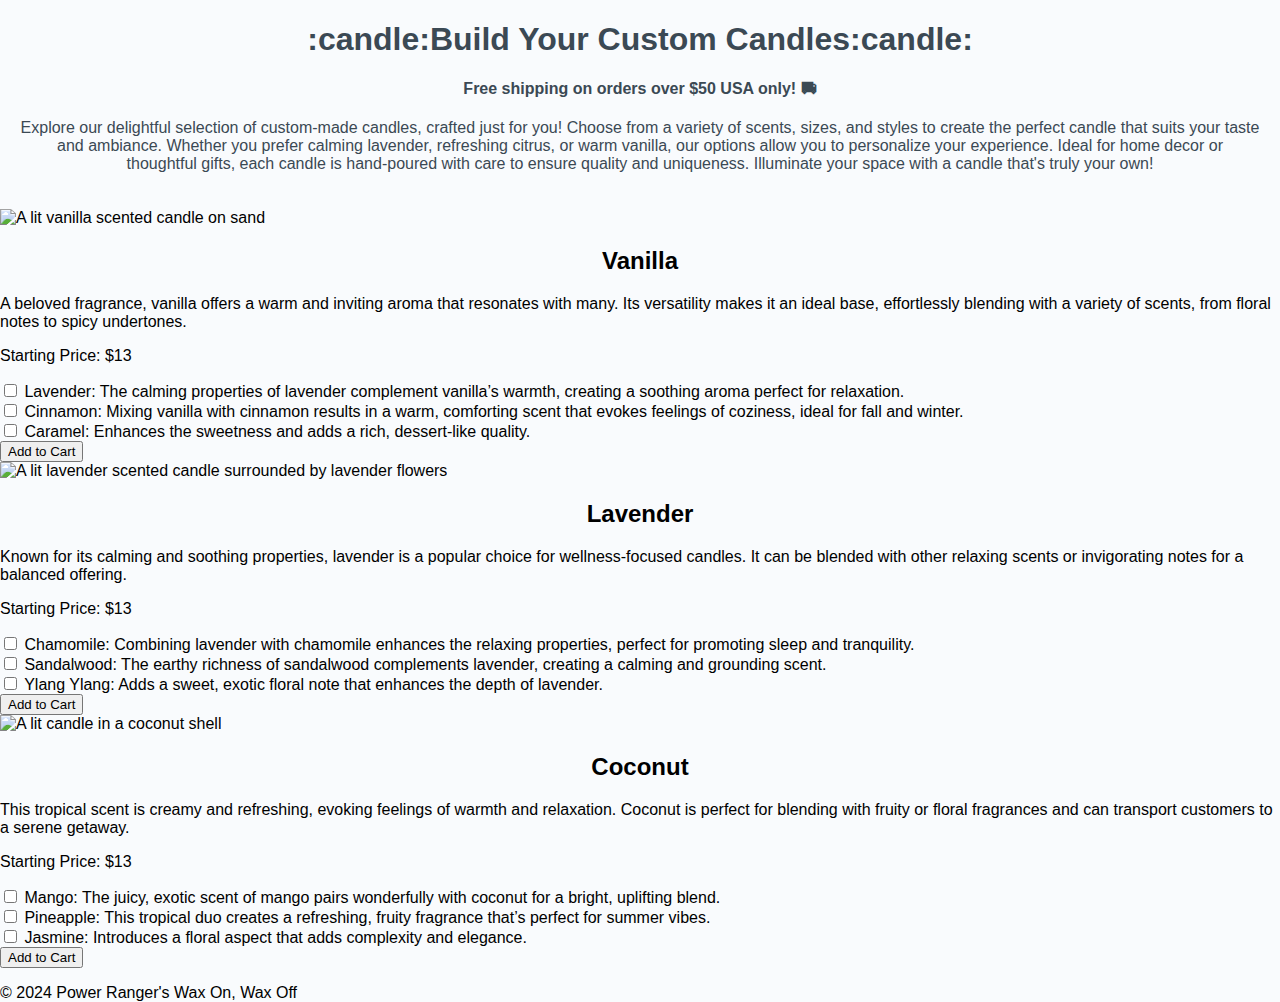
==== custom.html @ 78bf8a6d "custom" ====
<!DOCTYPE html>
<html lang="en">
<head>
    <meta charset="UTF-8">
    <meta name="viewport" content="width=device-width, initial-scale=1.0">
    <title>Custom Candles Page</title>
    <link rel="stylesheet" href="./assets/css/style.css">
</head>
<body>
    <header>
        <h1>:candle:Build Your Custom Candles:candle:</h1>
        <h4>Free shipping on orders over $50 USA only! ⛟ </h4>
            <p>Explore our delightful selection of custom-made candles, crafted just for you! Choose from a variety of scents, sizes, and styles to create the perfect candle that suits your taste and ambiance. Whether you prefer calming lavender, refreshing citrus, or warm vanilla, our options allow you to personalize your experience. Ideal for home decor or thoughtful gifts, each candle is hand-poured with care to ensure quality and uniqueness. Illuminate your space with a candle that's truly your own!</p>
    </header>
    <main>
        <nav>
            <div class="products">
                <section class="product">
                    <img src="./assets/images/Vanilla-Candle.avif" alt="A lit vanilla scented candle on sand">
                    <h2>Vanilla</h2>
                    <p>A beloved fragrance, vanilla offers a warm and inviting aroma that resonates with many. Its versatility makes it an ideal base, effortlessly blending with a variety of scents, from floral notes to spicy undertones.</p>
                    <p>Starting Price: $13</p>
                    <label>
                    <input type="checkbox" name="scents" value="lavender">
                    Lavender: The calming properties of lavender complement vanilla’s warmth, creating a soothing aroma perfect for relaxation.
                </label><br>
                <label>
                    <input type="checkbox" name="scents" value="cinnamon">
                    Cinnamon: Mixing vanilla with cinnamon results in a warm, comforting scent that evokes feelings of coziness, ideal for fall and winter.
                </label><br>
                <label>
                    <input type="checkbox" name="scents" value="caramel">
                    Caramel: Enhances the sweetness and adds a rich, dessert-like quality.
                </label><br>
                <button>Add to Cart</button>
            </section>
            <section class="product">
                <img src="./assets/images/lavender-candle.jpg" alt="A lit lavender scented candle surrounded by lavender flowers">
                <h2>Lavender</h2>
                <p>Known for its calming and soothing properties, lavender is a popular choice for wellness-focused candles. It can be blended with other relaxing scents or invigorating notes for a balanced offering.</p>
                <p>Starting Price: $13</p>
                <label>
                    <input type="checkbox" name="scents" value="chamomile">
                    Chamomile: Combining lavender with chamomile enhances the relaxing properties, perfect for promoting sleep and tranquility.
                </label><br>
                <label>
                    <input type="checkbox" name="scents" value="sandalwood">
                    Sandalwood: The earthy richness of sandalwood complements lavender, creating a calming and grounding scent.
                </label><br>
                <label>
                    <input type="checkbox" name="scents" value="ylang ylang">
                    Ylang Ylang: Adds a sweet, exotic floral note that enhances the depth of lavender.
                </label><br>
                <button>Add to Cart</button>
            </section>
            <section class="product">
                <img src="./assets/images/coconut-candle.webp" alt="A lit candle in a coconut shell">
                <h2>Coconut</h2>
                <p>This tropical scent is creamy and refreshing, evoking feelings of warmth and relaxation. Coconut is perfect for blending with fruity or floral fragrances and can transport customers to a serene getaway.</p>
                <p>Starting Price: $13</p>
                <label>
                    <input type="checkbox" name="scents" value="mango">
                    Mango: The juicy, exotic scent of mango pairs wonderfully with coconut for a bright, uplifting blend.
                </label><br>
                <label>
                    <input type="checkbox" name="scents" value="pineapple">
                    Pineapple: This tropical duo creates a refreshing, fruity fragrance that’s perfect for summer vibes.
                </label><br>
                <label>
                    <input type="checkbox" name="scents" value="jasmine">
                    Jasmine: Introduces a floral aspect that adds complexity and elegance.
                </label><br>
                <button>Add to Cart</button>
            </section>
        </div>
    </nav>
        <footer>
            <p>&copy; 2024 Power Ranger's Wax On, Wax Off</p>
            </footer>
        </main>
    </body>
</html>
---- assets/css/style.css ----
*,
*::before,
*::after {
  box-sizing: border-box;
}

/* Modal formatting here! */
:modal {
  background-color:  lightblue;
  border: 2px solid  hsl(223, 74%, 48%);
  border-radius: 5px;
}
/* end modal formatting */


html,
body,
.wrapper {
  height: 100%;
  margin: 0;
  padding: 0;
}

body {
  font-family: sans-serif;
  background-color: #f9fbfd;
}

.wrapper {
  padding-top: 30px;
  padding-left: 20px;
  padding-right: 20px;
}

header {
  text-align: center;
  padding: 20px;
  padding-top: 0px;
  color: hsl(206, 17%, 28%);
}

h2 {
  text-align: center;
}

.card {
  background-color: hsl(0, 0%, 100%);
  border-radius: 5px;
  border-width: 1px;
  box-shadow: rgba(0, 0, 0, 0.15) 0px 2px 8px 0px;
  color: hsl(206, 17%, 28%);
  font-size: 18px;
  margin: 0 auto;
  max-width: 800px;
  padding: 30px 40px;
}

.card-header::after {
  content: " ";
  display: block;
  width: 100%;
  background: #e7e9eb;
  height: 2px;
}

.card-body {
  min-height: 100px;
}

table {
  width:100%;
  border-spacing: 0;
  border-collapse: collapse;
}

td{
  text-align: center;
  border:4px solid black;
}

tbody tr:nth-child(even) {
  background-color: hsl(223, 64%, 90%);
}

.card-footer {
  text-align: center;
}

.card-footer::before {
  content: " ";
  display: block;
  width: 100%;
  background: #e7e9eb;
  height: 2px;
}

.card-footer::after {
  content: " ";
  display: block;
  clear: both;
}

.btn {
  border: none;
  background-color: hsl(223, 74%, 48%);
  box-shadow: rgba(0, 0, 0, 0.1) 0px 1px 6px 0px rgba(0, 0, 0, 0.2) 0px 1px 1px
    0px;
  color: hsl(0, 0%, 100%);
  display: inline-block;
  font-size: 22px;
  line-height: 22px;
  margin: 16px 16px 16px 20px;
  padding: 14px 34px;
  text-align: center;
  cursor: pointer;
}

button[disabled] {
  cursor: default;
  background: #c0c7cf;
}

.float-right {
  float: right;
}


@media (max-width: 690px) {
  .btn {
    font-size: 1rem;
    margin: 16px 0px 0px 0px;
    padding: 10px 15px;
  }
}

@media (max-width: 500px) {
  .btn {
    font-size: 0.8rem;
  }
}
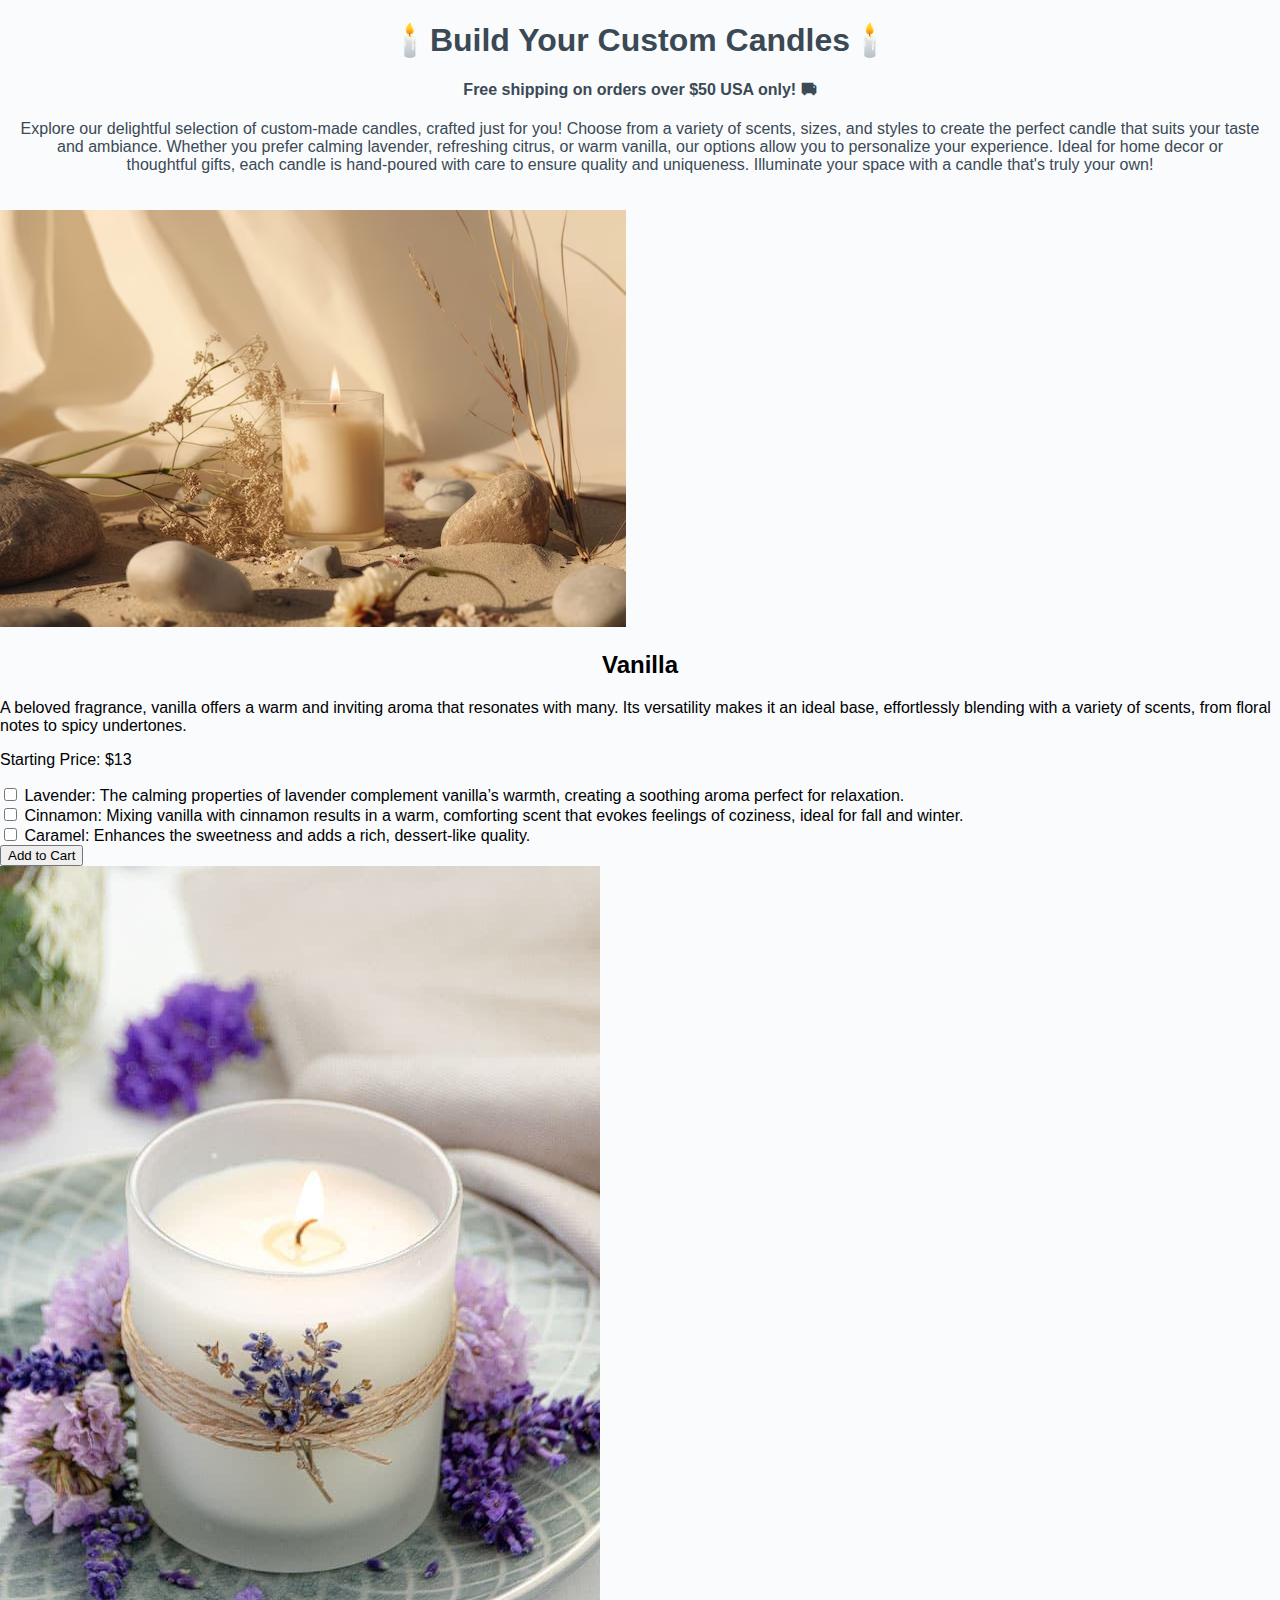
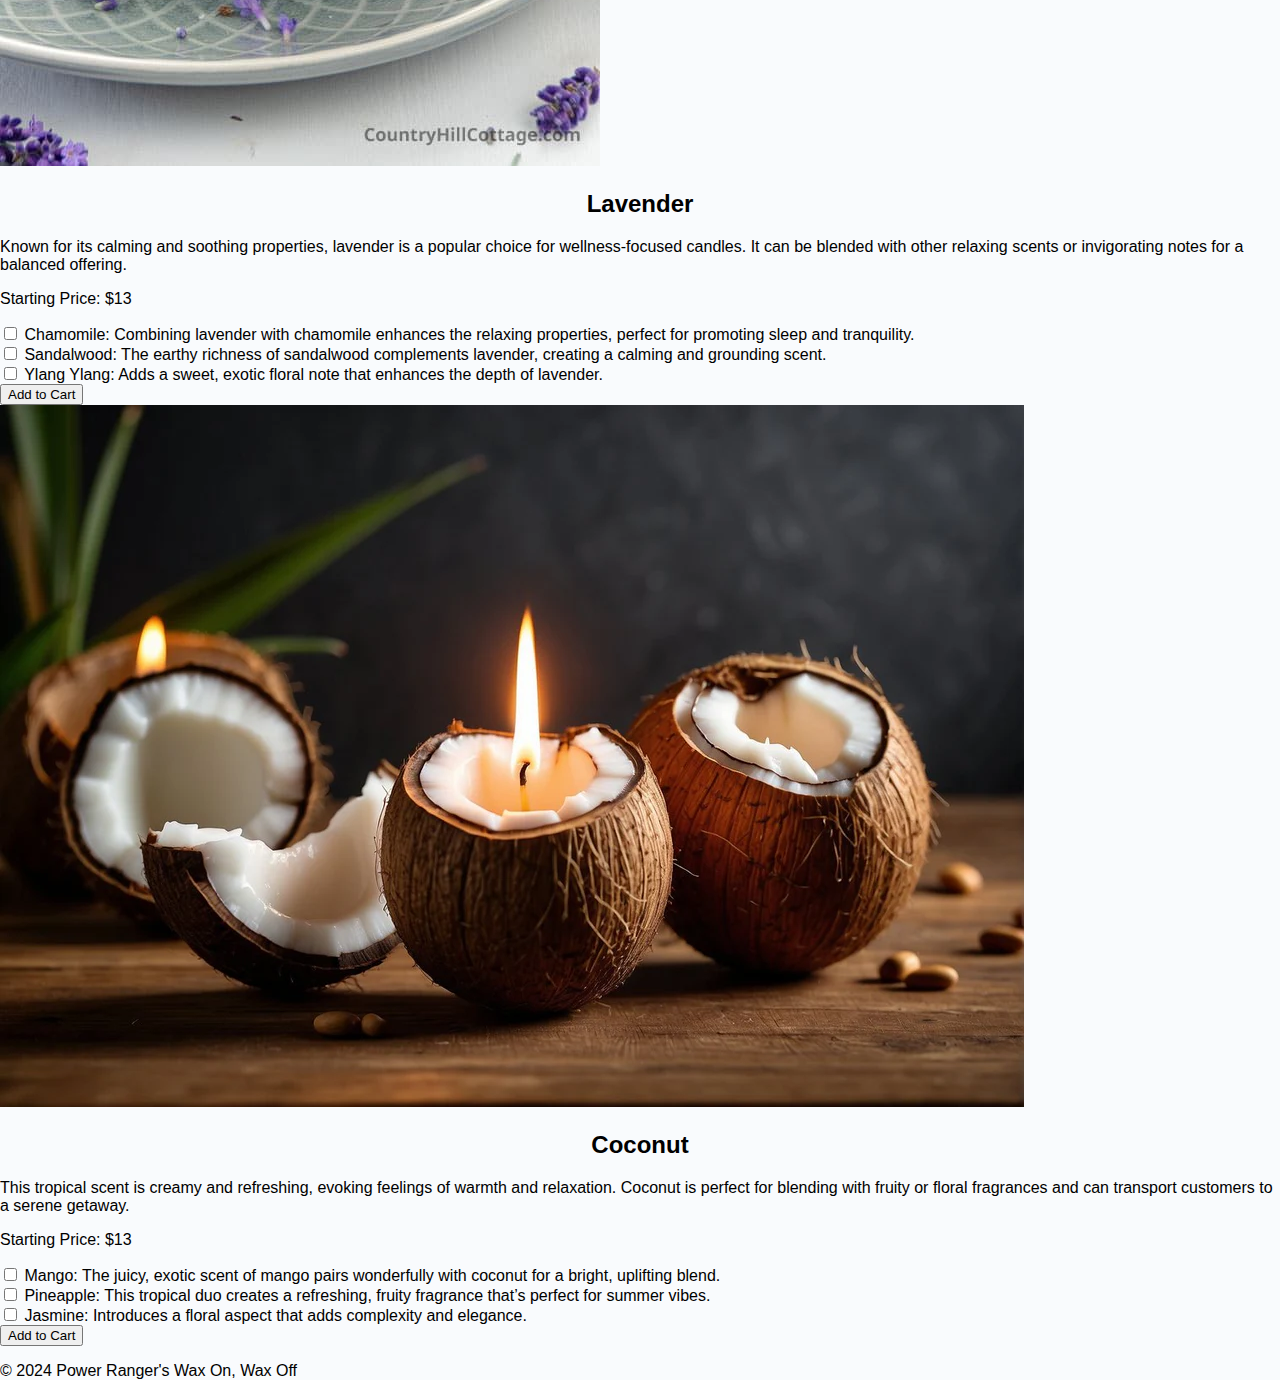
==== commit ac939910: "fixed pictures" ====
--- a/custom.html
+++ b/custom.html
@@ -8,7 +8,7 @@
 </head>
 <body>
     <header>
-        <h1>:candle:Build Your Custom Candles:candle:</h1>
+        <h1>🕯️Build Your Custom Candles🕯️</h1>
         <h4>Free shipping on orders over $50 USA only! ⛟ </h4>
             <p>Explore our delightful selection of custom-made candles, crafted just for you! Choose from a variety of scents, sizes, and styles to create the perfect candle that suits your taste and ambiance. Whether you prefer calming lavender, refreshing citrus, or warm vanilla, our options allow you to personalize your experience. Ideal for home decor or thoughtful gifts, each candle is hand-poured with care to ensure quality and uniqueness. Illuminate your space with a candle that's truly your own!</p>
     </header>
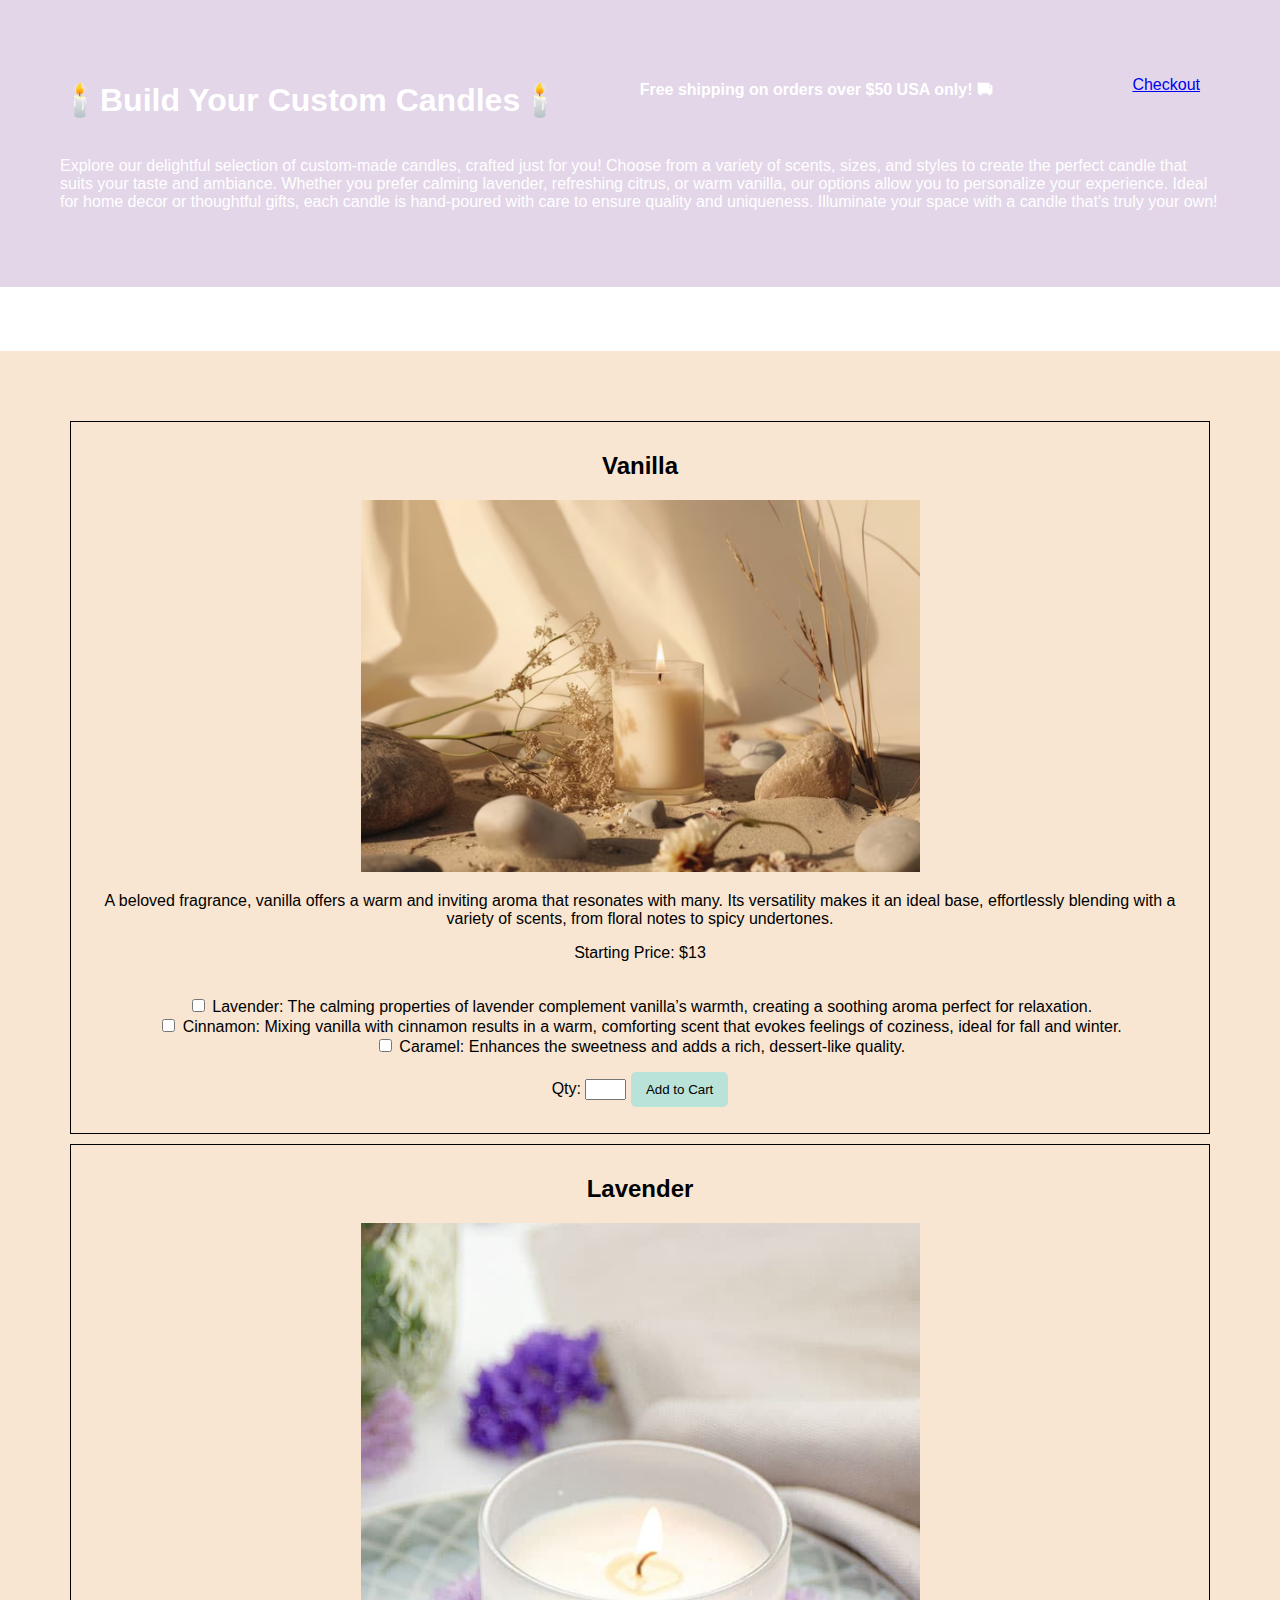
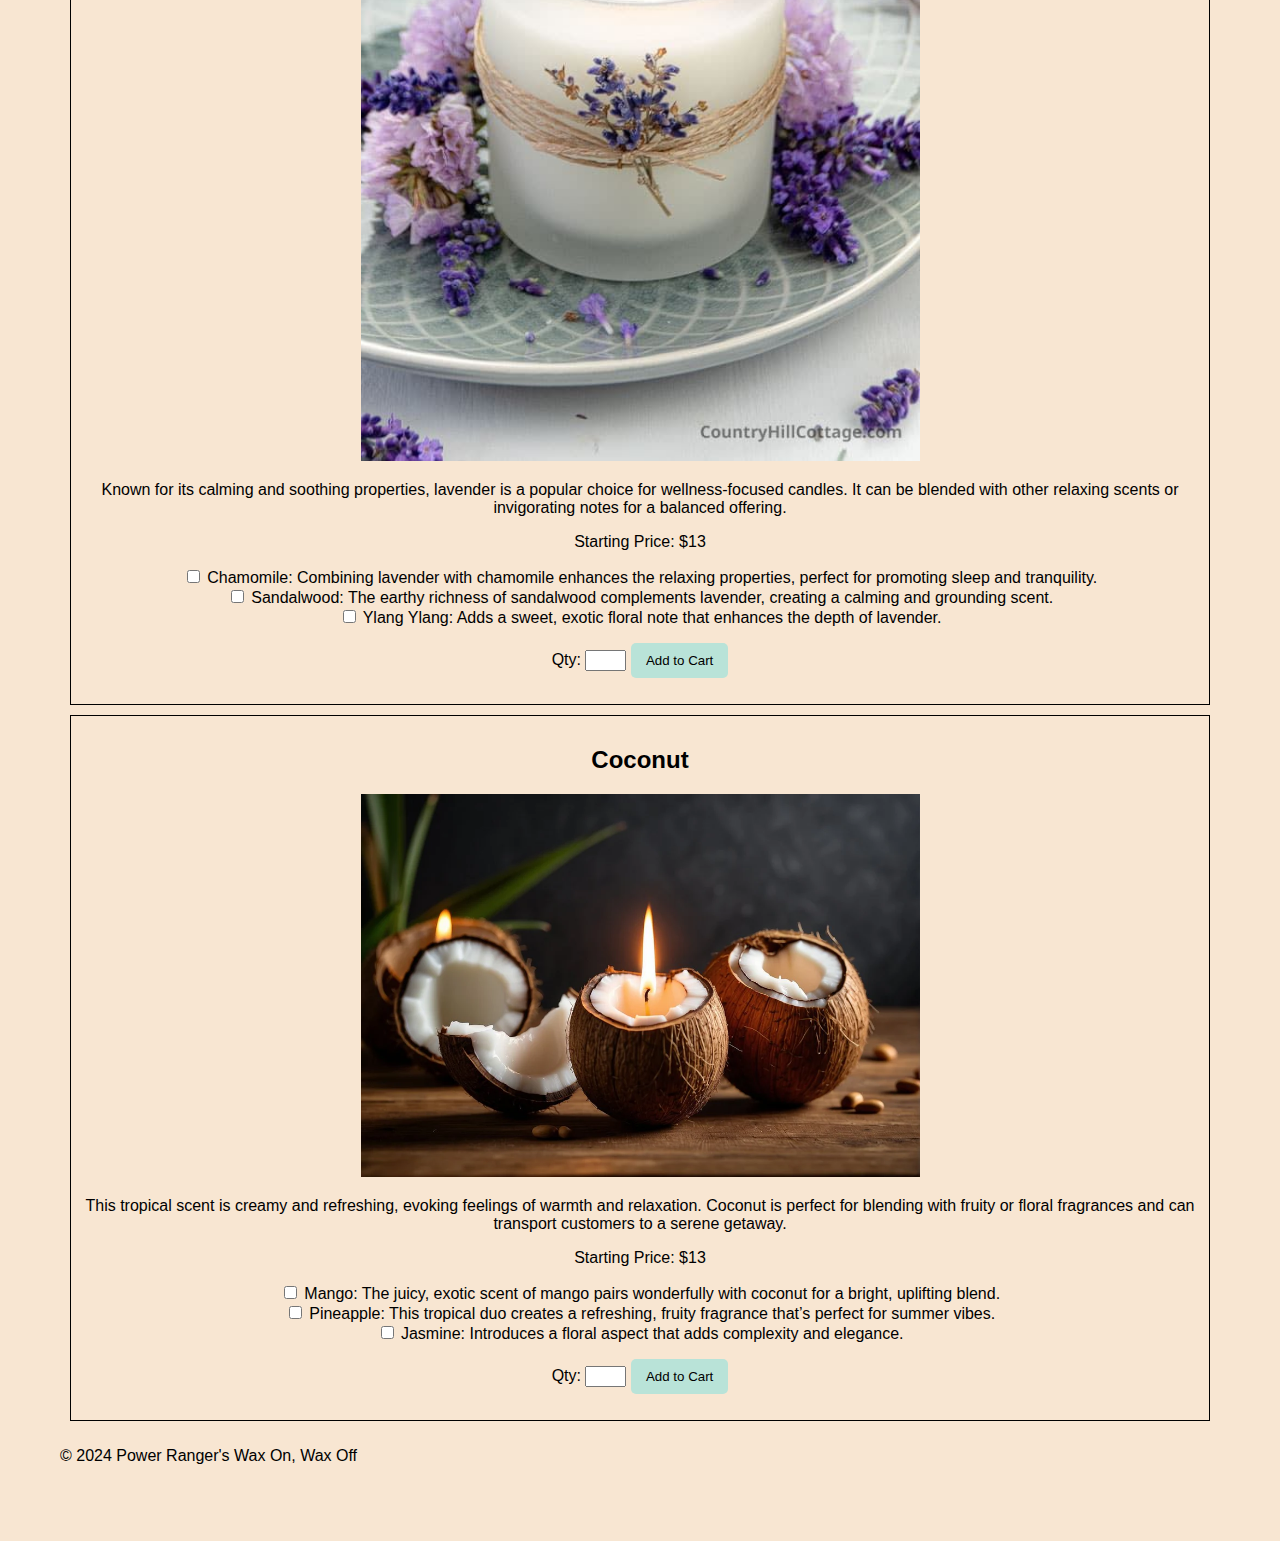
==== commit 0024b939: "updated custom.html,CSS and Js" ====
--- a/custom.html
+++ b/custom.html
@@ -4,76 +4,97 @@
     <meta charset="UTF-8">
     <meta name="viewport" content="width=device-width, initial-scale=1.0">
     <title>Custom Candles Page</title>
-    <link rel="stylesheet" href="./assets/css/style.css">
+    <link rel="stylesheet" href="./assets/css/custom.css">
 </head>
 <body>
-    <header>
+    <header class="main-header">
         <h1>🕯️Build Your Custom Candles🕯️</h1>
         <h4>Free shipping on orders over $50 USA only! ⛟ </h4>
+        <ul>
+            <li> <a href="checkout.html">Checkout</a></li>
+        </ul>
             <p>Explore our delightful selection of custom-made candles, crafted just for you! Choose from a variety of scents, sizes, and styles to create the perfect candle that suits your taste and ambiance. Whether you prefer calming lavender, refreshing citrus, or warm vanilla, our options allow you to personalize your experience. Ideal for home decor or thoughtful gifts, each candle is hand-poured with care to ensure quality and uniqueness. Illuminate your space with a candle that's truly your own!</p>
     </header>
     <main>
         <nav>
+            <section class="card">
             <div class="products">
-                <section class="product">
+                <section class="product" id="vanilla">
+                    <h2>Vanilla</h2>
                     <img src="./assets/images/Vanilla-Candle.avif" alt="A lit vanilla scented candle on sand">
-                    <h2>Vanilla</h2>
                     <p>A beloved fragrance, vanilla offers a warm and inviting aroma that resonates with many. Its versatility makes it an ideal base, effortlessly blending with a variety of scents, from floral notes to spicy undertones.</p>
                     <p>Starting Price: $13</p>
+                    <br>
                     <label>
-                    <input type="checkbox" name="scents" value="lavender">
+                    <input type="checkbox" id="vanilla-lavender" name="scents" value="lavender">
                     Lavender: The calming properties of lavender complement vanilla’s warmth, creating a soothing aroma perfect for relaxation.
                 </label><br>
                 <label>
-                    <input type="checkbox" name="scents" value="cinnamon">
+                    <input type="checkbox" id="vanilla-cinnamon" name="scents" value="cinnamon">
                     Cinnamon: Mixing vanilla with cinnamon results in a warm, comforting scent that evokes feelings of coziness, ideal for fall and winter.
                 </label><br>
                 <label>
-                    <input type="checkbox" name="scents" value="caramel">
+                    <input type="checkbox" id="vanilla-caramel" name="scents" value="caramel">
                     Caramel: Enhances the sweetness and adds a rich, dessert-like quality.
                 </label><br>
-                <button>Add to Cart</button>
+                <p>
+                    Qty:
+                    <input type="text" id="vanilla-qty" name="vanilla-qty" maxlength="2" size="2">
+                    <button>Add to Cart</button>
+                    <br>
             </section>
-            <section class="product">
+        </section>
+            <section class="card">
+            <section class="product" id="lavender">
+                <h2>Lavender</h2>
                 <img src="./assets/images/lavender-candle.jpg" alt="A lit lavender scented candle surrounded by lavender flowers">
-                <h2>Lavender</h2>
                 <p>Known for its calming and soothing properties, lavender is a popular choice for wellness-focused candles. It can be blended with other relaxing scents or invigorating notes for a balanced offering.</p>
                 <p>Starting Price: $13</p>
                 <label>
-                    <input type="checkbox" name="scents" value="chamomile">
+                    <input type="checkbox" id="lavender-chamomile" name="scents" value="chamomile">
                     Chamomile: Combining lavender with chamomile enhances the relaxing properties, perfect for promoting sleep and tranquility.
                 </label><br>
                 <label>
-                    <input type="checkbox" name="scents" value="sandalwood">
+                    <input type="checkbox" id="lavender-sandalwood" name="scents" value="sandalwood">
                     Sandalwood: The earthy richness of sandalwood complements lavender, creating a calming and grounding scent.
                 </label><br>
                 <label>
-                    <input type="checkbox" name="scents" value="ylang ylang">
+                    <input type="checkbox" id="lavender-ylang" name="scents" value="ylang ylang">
                     Ylang Ylang: Adds a sweet, exotic floral note that enhances the depth of lavender.
                 </label><br>
+                <p>
+                    Qty:
+                    <input type="text" id="lavender-qty" name="lavenderqty" maxlength="2" size="2">
                 <button>Add to Cart</button>
             </section>
-            <section class="product">
+        </section>
+            <section class="card">
+            <section class="product" id="coconut">
+                <h2>Coconut</h2>
                 <img src="./assets/images/coconut-candle.webp" alt="A lit candle in a coconut shell">
-                <h2>Coconut</h2>
                 <p>This tropical scent is creamy and refreshing, evoking feelings of warmth and relaxation. Coconut is perfect for blending with fruity or floral fragrances and can transport customers to a serene getaway.</p>
                 <p>Starting Price: $13</p>
                 <label>
-                    <input type="checkbox" name="scents" value="mango">
+                    <input type="checkbox" id="coconut-mango" name="scents" value="mango">
                     Mango: The juicy, exotic scent of mango pairs wonderfully with coconut for a bright, uplifting blend.
                 </label><br>
                 <label>
-                    <input type="checkbox" name="scents" value="pineapple">
+                    <input type="checkbox" id="coconut-pineapple" name="scents" value="pineapple">
                     Pineapple: This tropical duo creates a refreshing, fruity fragrance that’s perfect for summer vibes.
                 </label><br>
                 <label>
-                    <input type="checkbox" name="scents" value="jasmine">
+                    <input type="checkbox" id="coconut-jasmine" name="scents" value="jasmine">
                     Jasmine: Introduces a floral aspect that adds complexity and elegance.
                 </label><br>
+                <p>
+                    Qty:
+                    <input type="text" id="coconut-qty" name="coconutqty" maxlength="2" size="2">
                 <button>Add to Cart</button>
             </section>
+            </div>
         </div>
     </nav>
+    <script defer src="./assets/js/custom.js"></script>
         <footer>
             <p>&copy; 2024 Power Ranger's Wax On, Wax Off</p>
             </footer>
--- a/assets/css/custom.css
+++ b/assets/css/custom.css
@@ -0,0 +1,63 @@
+* {
+    box-sizing: border-box;
+}
+body {
+    font-family: Arial, sans-serif;
+    margin: 0;
+}
+main {
+    display: flex;
+    /* Forces elements to the next line if they don't fit */
+    flex-wrap:wrap;
+    margin-top: 2%;
+    justify-content: space-between;
+    padding: 60px;
+    background: #F8E6D2 ;
+    color: black;
+    margin-top: 5%;
+}
+.main-header {
+    display: flex;
+    /* Forces elements to the next line if they don't fit */
+    flex-wrap: wrap;
+    justify-content: space-between;
+    padding: 60px;
+    background: #E3D6E8;
+    color: white;
+}
+.card {
+    flex: 1 0 300px;
+    margin: 10px;
+    padding: 10px;
+    text-align: center;
+    border-style: solid;
+    border-width: 1px;
+}
+.card header {
+    padding: 20px;
+    background: #F5C1B6;
+    color: #4A4A4A;
+}
+.card img {
+    width: 50%;
+    min-width: 400px;
+}
+.text-right {
+    text-align: right;
+}
+li {
+    display: inline;
+    padding: 0px 20px;
+    text-decoration: none
+}
+button {
+    padding: 10px 15px;
+    background-color: #B9E3D8 ;
+    color: black;
+    border: none;
+    cursor: pointer;
+    border-radius: 5px;
+}
+button:hover {
+    background-color: whitesmoke; /* Slightly darker on hover */
+}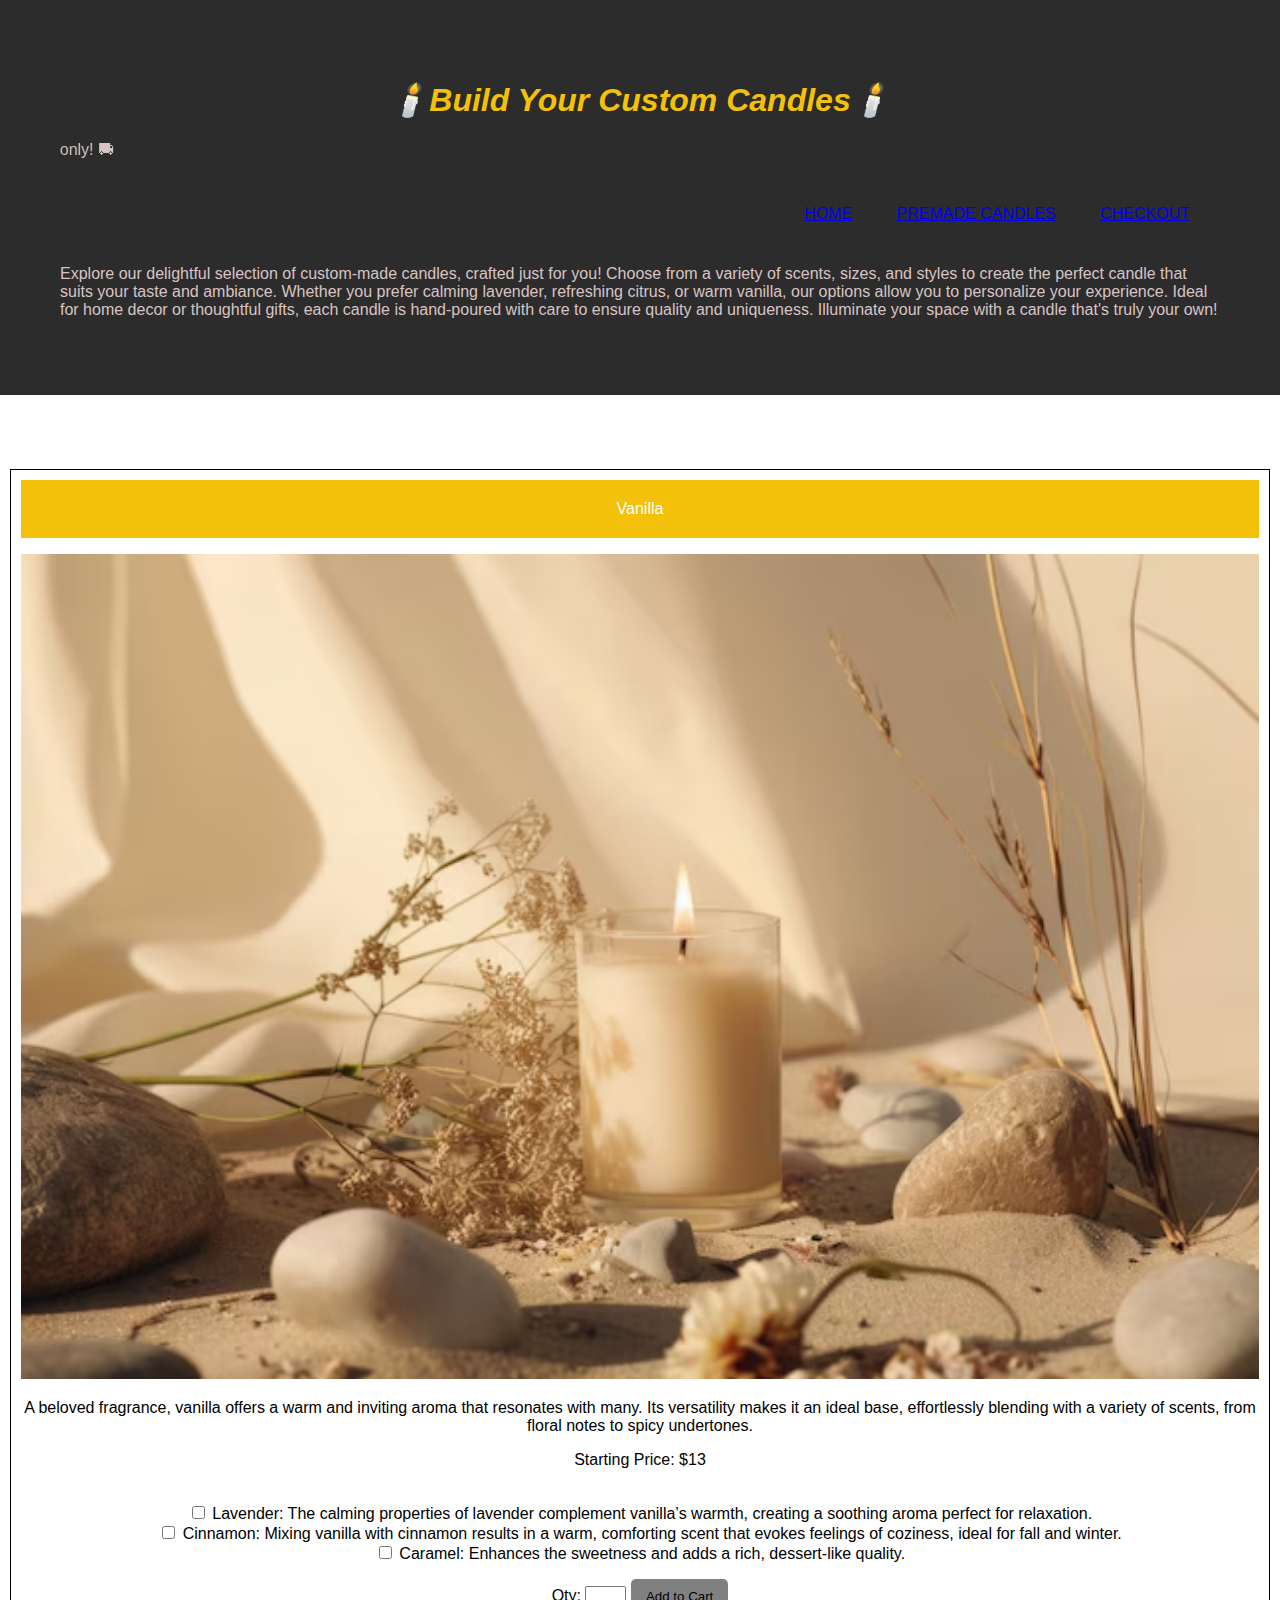
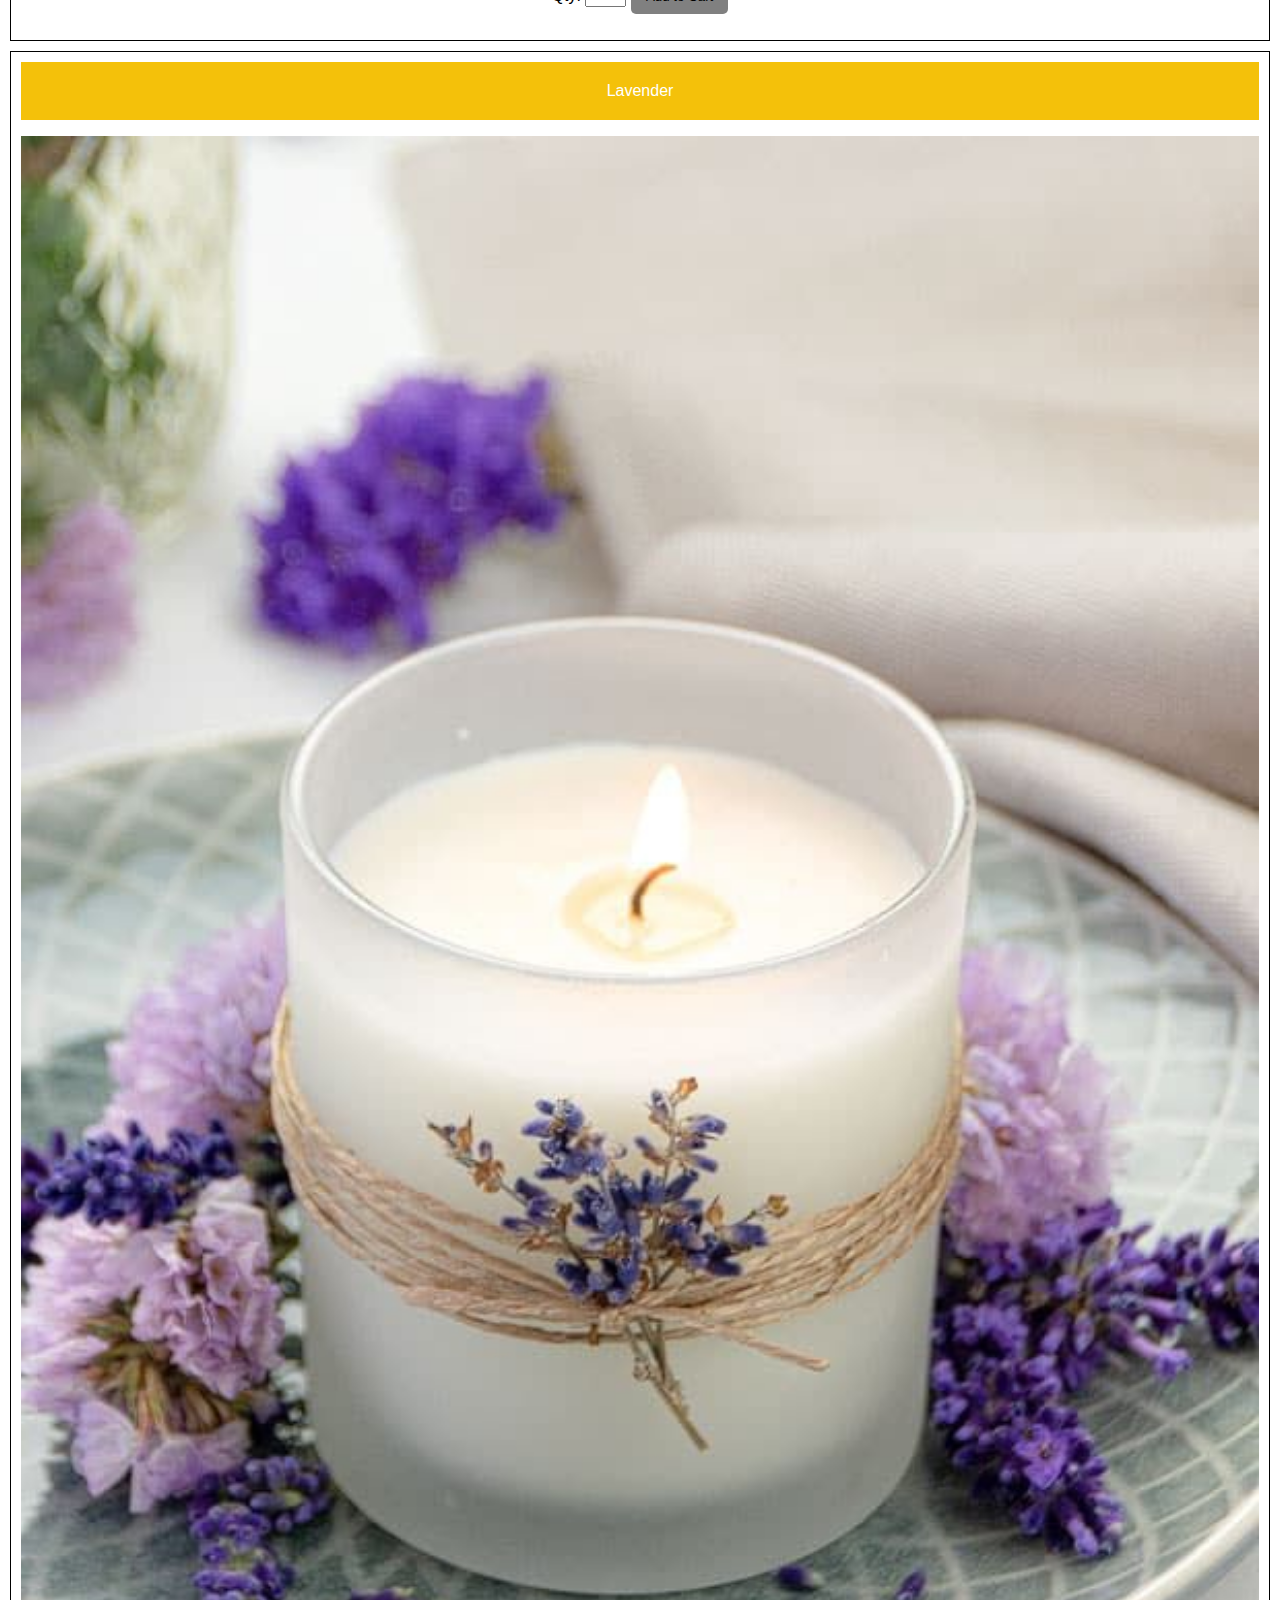
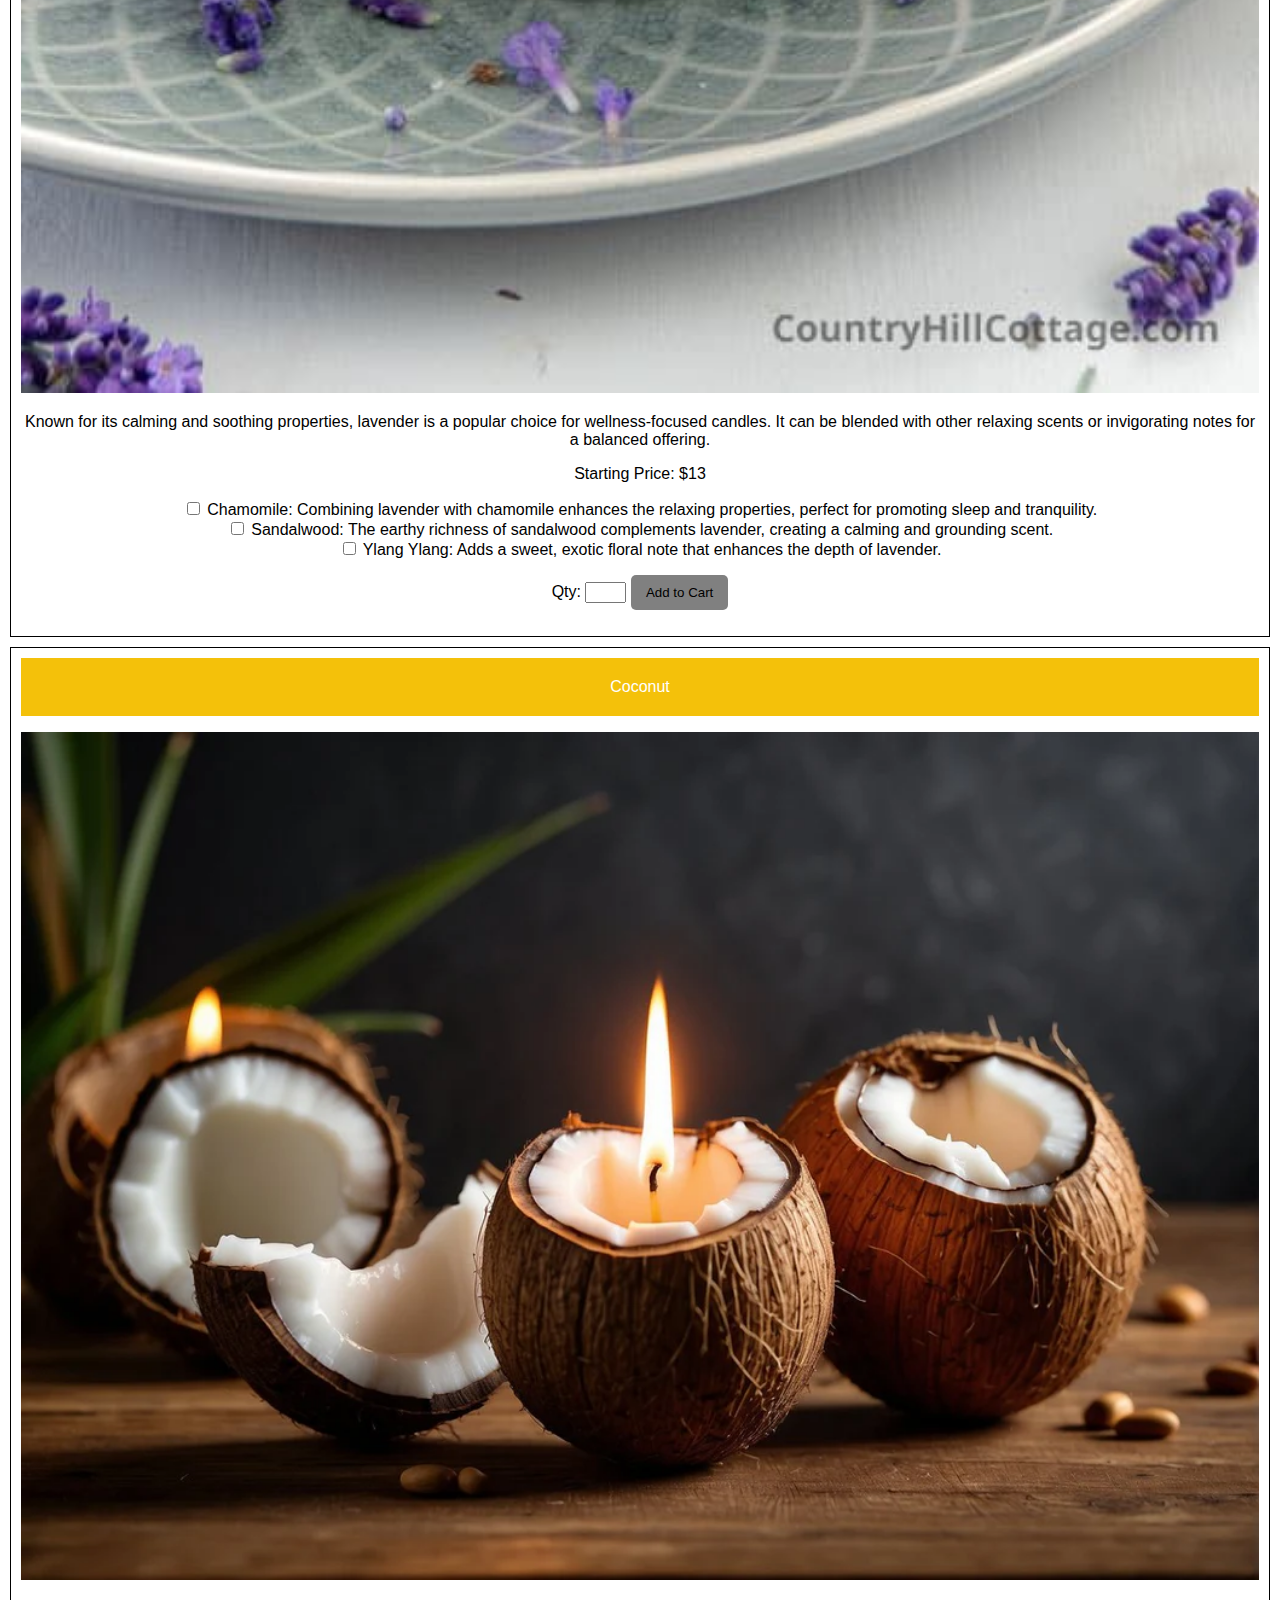
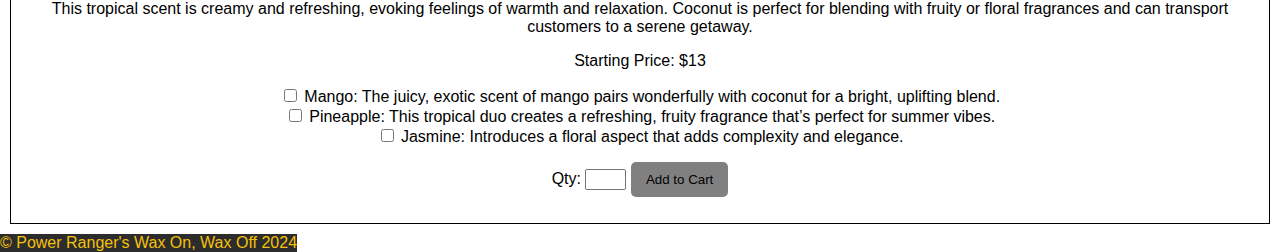
==== commit 5abfc2ed: "Merge pull request #33 from terrencethe1/feature/custom" ====
--- a/custom.html
+++ b/custom.html
@@ -9,10 +9,16 @@
 <body>
     <header class="main-header">
         <h1>🕯️Build Your Custom Candles🕯️</h1>
-        <h4>Free shipping on orders over $50 USA only! ⛟ </h4>
+        <marquee behavior="scroll" direction="right">
+            Free shipping on orders over $50 USA only! ⛟
+        </marquee>
+        <section class="links" id="links">
         <ul>
-            <li> <a href="checkout.html">Checkout</a></li>
+            <li> <a href="index.html">HOME</a></li>
+            <li> <a href="premadecandles.html">PREMADE CANDLES</a></li>
+            <li> <a href="checkout.html">CHECKOUT</a></li>
         </ul>
+    </section>
             <p>Explore our delightful selection of custom-made candles, crafted just for you! Choose from a variety of scents, sizes, and styles to create the perfect candle that suits your taste and ambiance. Whether you prefer calming lavender, refreshing citrus, or warm vanilla, our options allow you to personalize your experience. Ideal for home decor or thoughtful gifts, each candle is hand-poured with care to ensure quality and uniqueness. Illuminate your space with a candle that's truly your own!</p>
     </header>
     <main>
@@ -20,15 +26,20 @@
             <section class="card">
             <div class="products">
                 <section class="product" id="vanilla">
-                    <h2>Vanilla</h2>
+                    <header id="vanillabasescent">Vanilla</header>
                     <img src="./assets/images/Vanilla-Candle.avif" alt="A lit vanilla scented candle on sand">
-                    <p>A beloved fragrance, vanilla offers a warm and inviting aroma that resonates with many. Its versatility makes it an ideal base, effortlessly blending with a variety of scents, from floral notes to spicy undertones.</p>
-                    <p>Starting Price: $13</p>
+                    <p id="vanilladescription">A beloved fragrance, vanilla offers a warm and inviting aroma that resonates with many. Its versatility makes it an ideal base, effortlessly blending with a variety of scents, from floral notes to spicy undertones.</p>
+                    <!-- <p id="vanillaprice">Starting Price: $13</p> -->
+                    <p>
+                        Starting Price:
+                        <label id="vanillaprice" for="vanillaprice">$13</label>
+                    </p>
                     <br>
                     <label>
                     <input type="checkbox" id="vanilla-lavender" name="scents" value="lavender">
                     Lavender: The calming properties of lavender complement vanilla’s warmth, creating a soothing aroma perfect for relaxation.
-                </label><br>
+                    </label>
+                    <br>
                 <label>
                     <input type="checkbox" id="vanilla-cinnamon" name="scents" value="cinnamon">
                     Cinnamon: Mixing vanilla with cinnamon results in a warm, comforting scent that evokes feelings of coziness, ideal for fall and winter.
@@ -46,10 +57,15 @@
         </section>
             <section class="card">
             <section class="product" id="lavender">
-                <h2>Lavender</h2>
+                <header>Lavender</header>
                 <img src="./assets/images/lavender-candle.jpg" alt="A lit lavender scented candle surrounded by lavender flowers">
                 <p>Known for its calming and soothing properties, lavender is a popular choice for wellness-focused candles. It can be blended with other relaxing scents or invigorating notes for a balanced offering.</p>
-                <p>Starting Price: $13</p>
+                <!--<p>Starting Price: $13</p> -->
+                <p>
+                    Starting Price:
+                    <label id="lavenderprice" for="lavenderprice">$13</label>
+                </p>
+
                 <label>
                     <input type="checkbox" id="lavender-chamomile" name="scents" value="chamomile">
                     Chamomile: Combining lavender with chamomile enhances the relaxing properties, perfect for promoting sleep and tranquility.
@@ -70,7 +86,7 @@
         </section>
             <section class="card">
             <section class="product" id="coconut">
-                <h2>Coconut</h2>
+                <header>Coconut</header>
                 <img src="./assets/images/coconut-candle.webp" alt="A lit candle in a coconut shell">
                 <p>This tropical scent is creamy and refreshing, evoking feelings of warmth and relaxation. Coconut is perfect for blending with fruity or floral fragrances and can transport customers to a serene getaway.</p>
                 <p>Starting Price: $13</p>
@@ -94,10 +110,10 @@
             </div>
         </div>
     </nav>
-    <script defer src="./assets/js/custom.js"></script>
-        <footer>
-            <p>&copy; 2024 Power Ranger's Wax On, Wax Off</p>
-            </footer>
+    <script defer src="./assets/js/custom.js"></script>       
+            <footer class="text-center">
+                &copy; Power Ranger's Wax On, Wax Off 2024
+            </footer>           
         </main>
     </body>
 </html>--- a/assets/css/custom.css
+++ b/assets/css/custom.css
@@ -5,14 +5,12 @@
     font-family: Arial, sans-serif;
     margin: 0;
 }
+
 main {
     display: flex;
     /* Forces elements to the next line if they don't fit */
     flex-wrap:wrap;
     margin-top: 2%;
-    justify-content: space-between;
-    padding: 60px;
-    background: #F8E6D2 ;
     color: black;
     margin-top: 5%;
 }
@@ -21,12 +19,20 @@
     /* Forces elements to the next line if they don't fit */
     flex-wrap: wrap;
     justify-content: space-between;
+    justify-content: center; /* Center elements horizontally */
+    align-items: center;
     padding: 60px;
-    background: #E3D6E8;
-    color: white;
+    background: rgb(44, 44, 44);
+    color: #d8c4c4;
 }
+.links {
+    margin-left: auto; /* Pushes the links section to the right */
+    margin-top: 20px; /* Optional: adds some space from the top */
+    padding: 10px; /* Adds space around the items */
+}
+
 .card {
-    flex: 1 0 300px;
+    flex: 1 0 0;
     margin: 10px;
     padding: 10px;
     text-align: center;
@@ -35,11 +41,12 @@
 }
 .card header {
     padding: 20px;
-    background: #F5C1B6;
-    color: #4A4A4A;
+margin-bottom: 16px;
+    background: rgb(244, 193, 10);
+    color: #fff;
 }
 .card img {
-    width: 50%;
+    width: 100%;
     min-width: 400px;
 }
 .text-right {
@@ -52,7 +59,7 @@
 }
 button {
     padding: 10px 15px;
-    background-color: #B9E3D8 ;
+    background-color: gray ;
     color: black;
     border: none;
     cursor: pointer;
@@ -60,4 +67,17 @@
 }
 button:hover {
     background-color: whitesmoke; /* Slightly darker on hover */
+}
+.text-center {
+    text-align: center;
+}
+
+h1{
+    color: rgb(244, 193, 10);
+    font-style: italic;
+}
+
+footer{
+    background:rgb(44, 44, 44);
+    color: rgb(244, 193, 10);
 }